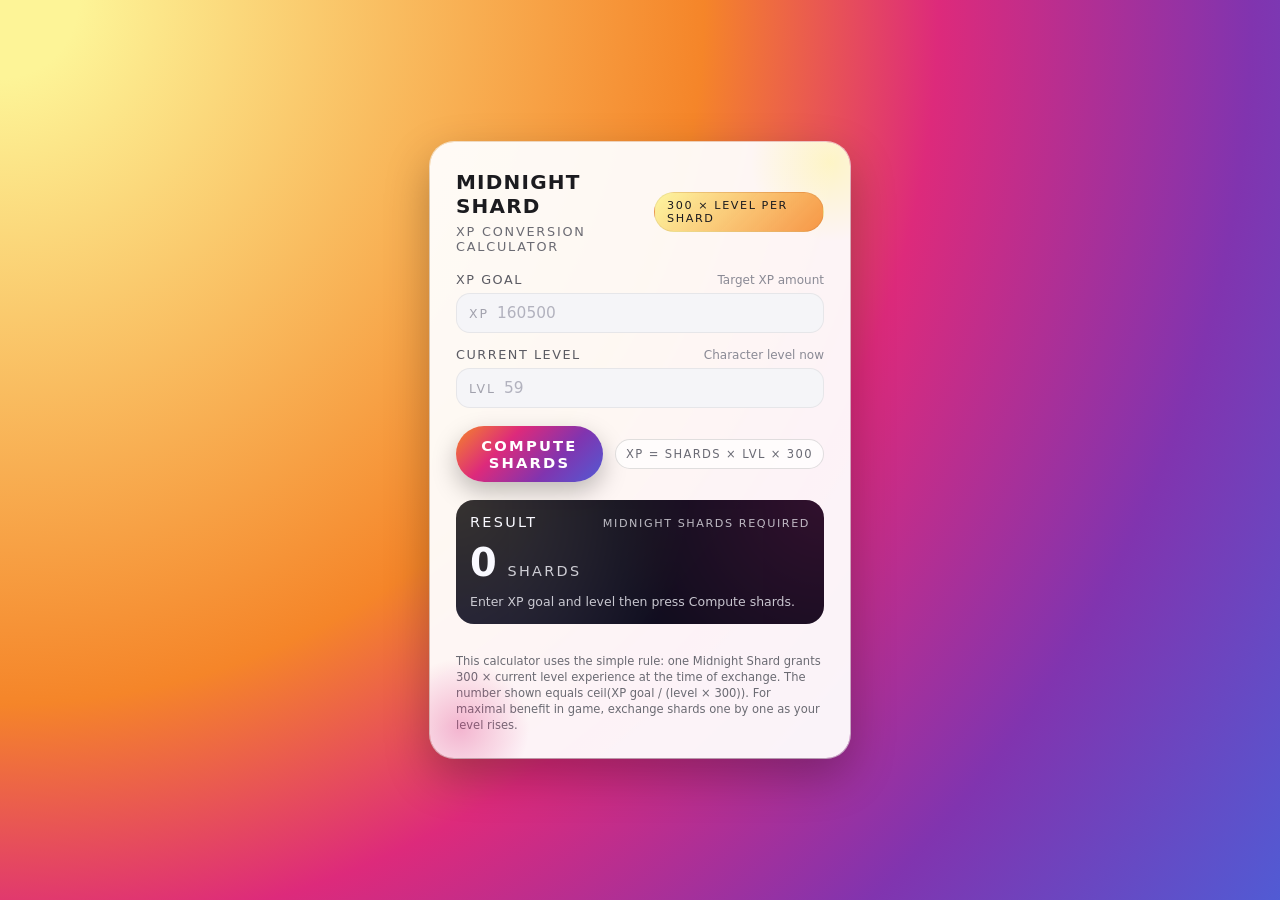
==== index.html @ 757e0895 "Add files via upload" ====
<!DOCTYPE html>
<html lang="en">
  <head>
    <meta charset="UTF-8" />
    <title>Midnight Shard XP Calculator</title>
    <meta name="viewport" content="width=device-width, initial-scale=1.0" />
    <style>
      * {
        box-sizing: border-box;
        margin: 0;
        padding: 0;
        font-family: system-ui, -apple-system, BlinkMacSystemFont, "SF Pro Text",
          "Helvetica Neue", Arial, sans-serif;
      }

      body {
        min-height: 100vh;
        display: flex;
        align-items: center;
        justify-content: center;
        background: radial-gradient(
          circle at 0% 0%,
          #fdf497 0,
          #fdf497 5%,
          #f58529 45%,
          #dd2a7b 60%,
          #8134af 80%,
          #515bd4 100%
        );
        color: #1b1b1f;
      }

      .glass-card {
        width: 95%;
        max-width: 420px;
        background: rgba(255, 255, 255, 0.94);
        border-radius: 24px;
        box-shadow: 0 18px 45px rgba(0, 0, 0, 0.28),
          0 0 0 1px rgba(255, 255, 255, 0.7);
        padding: 28px 26px 24px;
        position: relative;
        overflow: hidden;
      }

      .glass-card::before {
        content: "";
        position: absolute;
        width: 160px;
        height: 160px;
        background: radial-gradient(
          circle,
          rgba(253, 244, 151, 0.9),
          transparent 70%
        );
        top: -60px;
        right: -60px;
        opacity: 0.55;
        pointer-events: none;
      }

      .glass-card::after {
        content: "";
        position: absolute;
        width: 140px;
        height: 140px;
        background: radial-gradient(
          circle,
          rgba(221, 42, 123, 0.45),
          transparent 70%
        );
        bottom: -40px;
        left: -40px;
        opacity: 0.7;
        pointer-events: none;
      }

      .header {
        position: relative;
        display: flex;
        align-items: center;
        justify-content: space-between;
        margin-bottom: 18px;
      }

      .title-block {
        display: flex;
        flex-direction: column;
        gap: 6px;
      }

      .app-name {
        font-size: 1.25rem;
        font-weight: 700;
        letter-spacing: 0.06em;
        text-transform: uppercase;
      }

      .subtitle {
        font-size: 0.8rem;
        letter-spacing: 0.14em;
        text-transform: uppercase;
        color: #6b6b73;
      }

      .badge {
        padding: 6px 12px;
        border-radius: 999px;
        font-size: 0.7rem;
        text-transform: uppercase;
        letter-spacing: 0.14em;
        border: 1px solid rgba(0, 0, 0, 0.06);
        background: linear-gradient(
          135deg,
          rgba(253, 244, 151, 0.9),
          rgba(245, 133, 41, 0.85)
        );
      }

      .form {
        position: relative;
        margin-top: 4px;
      }

      .field-group {
        display: flex;
        flex-direction: column;
        gap: 14px;
        margin-bottom: 18px;
      }

      .field {
        display: flex;
        flex-direction: column;
        gap: 6px;
      }

      .field-label-row {
        display: flex;
        justify-content: space-between;
        align-items: baseline;
      }

      .field-label {
        font-size: 0.8rem;
        text-transform: uppercase;
        letter-spacing: 0.12em;
        color: #5b5b63;
      }

      .hint {
        font-size: 0.75rem;
        color: #8a8a95;
      }

      .input-shell {
        position: relative;
        border-radius: 14px;
        background: rgba(245, 245, 248, 0.96);
        border: 1px solid rgba(0, 0, 0, 0.06);
        padding: 10px 12px;
        display: flex;
        align-items: center;
        gap: 8px;
      }

      .input-shell span.prefix {
        font-size: 0.78rem;
        text-transform: uppercase;
        letter-spacing: 0.16em;
        color: #a2a2ad;
        flex-shrink: 0;
      }

      .input-shell input {
        width: 100%;
        border: none;
        background: transparent;
        outline: none;
        font-size: 0.96rem;
        color: #202028;
      }

      .input-shell input::placeholder {
        color: #b2b2be;
      }

      .primary-actions {
        display: flex;
        align-items: center;
        justify-content: space-between;
        gap: 12px;
        margin-bottom: 18px;
        margin-top: 2px;
      }

      .primary-button {
        flex: 1;
        border-radius: 999px;
        border: none;
        cursor: pointer;
        padding: 11px 16px;
        font-weight: 600;
        font-size: 0.92rem;
        text-transform: uppercase;
        letter-spacing: 0.15em;
        background: linear-gradient(135deg, #f58529, #dd2a7b, #8134af, #515bd4);
        color: #ffffff;
        box-shadow: 0 10px 24px rgba(0, 0, 0, 0.25);
        transition: transform 0.08s ease-out, box-shadow 0.08s ease-out,
          filter 0.08s ease-out;
      }

      .primary-button:active {
        transform: translateY(1px) scale(0.99);
        box-shadow: 0 4px 12px rgba(0, 0, 0, 0.28);
        filter: brightness(0.97);
      }

      .chip {
        padding: 7px 10px;
        border-radius: 999px;
        font-size: 0.72rem;
        text-transform: uppercase;
        letter-spacing: 0.12em;
        border: 1px solid rgba(0, 0, 0, 0.12);
        background: rgba(255, 255, 255, 0.7);
        color: #6a6a74;
        flex-shrink: 0;
        text-align: center;
      }

      .results-card {
        position: relative;
        border-radius: 18px;
        padding: 14px 14px 12px;
        background: rgba(7, 5, 21, 0.96);
        color: #f9f9ff;
        overflow: hidden;
      }

      .results-card::before {
        content: "";
        position: absolute;
        inset: 0;
        opacity: 0.16;
        background: radial-gradient(circle at 0% 0%, #fdf497 0, transparent 60%),
          radial-gradient(circle at 100% 0%, #dd2a7b 0, transparent 55%),
          radial-gradient(circle at 0% 100%, #515bd4 0, transparent 55%);
        pointer-events: none;
      }

      .results-header {
        position: relative;
        display: flex;
        justify-content: space-between;
        align-items: baseline;
        margin-bottom: 10px;
      }

      .results-title {
        font-size: 0.9rem;
        text-transform: uppercase;
        letter-spacing: 0.16em;
      }

      .results-tag {
        font-size: 0.7rem;
        text-transform: uppercase;
        letter-spacing: 0.14em;
        color: rgba(249, 249, 255, 0.72);
      }

      .results-main {
        position: relative;
        display: flex;
        align-items: baseline;
        gap: 10px;
        margin-bottom: 8px;
      }

      .shards-value {
        font-size: 2.4rem;
        font-weight: 700;
        letter-spacing: 0.02em;
      }

      .shards-label {
        font-size: 0.9rem;
        text-transform: uppercase;
        letter-spacing: 0.16em;
        color: rgba(249, 249, 255, 0.8);
      }

      .results-detail {
        position: relative;
        font-size: 0.78rem;
        color: rgba(249, 249, 255, 0.78);
        line-height: 1.5;
      }

      .results-detail strong {
        font-weight: 600;
      }

      .error-message {
        margin-top: 8px;
        font-size: 0.76rem;
        color: #d7263d;
        min-height: 0.9em;
      }

      .note {
        margin-top: 10px;
        font-size: 0.72rem;
        color: #6b6b73;
        line-height: 1.4;
      }

      @media (max-width: 480px) {
        .glass-card {
          border-radius: 22px;
          padding: 22px 18px 18px;
        }

        .app-name {
          font-size: 1.1rem;
        }

        .shards-value {
          font-size: 2.15rem;
        }
      }
    </style>
  </head>
  <body>
    <div class="glass-card">
      <div class="header">
        <div class="title-block">
          <div class="app-name">Midnight Shard</div>
          <div class="subtitle">XP conversion calculator</div>
        </div>
        <div class="badge">300 × level per shard</div>
      </div>
      <form class="form" onsubmit="event.preventDefault(); calculateShards();">
        <div class="field-group">
          <div class="field">
            <div class="field-label-row">
              <div class="field-label">XP goal</div>
              <div class="hint">Target XP amount</div>
            </div>
            <div class="input-shell">
              <span class="prefix">XP</span>
              <input
                id="xpGoal"
                type="number"
                inputmode="decimal"
                placeholder="160500"
                min="0"
                step="1"
              />
            </div>
          </div>

          <div class="field">
            <div class="field-label-row">
              <div class="field-label">Current level</div>
              <div class="hint">Character level now</div>
            </div>
            <div class="input-shell">
              <span class="prefix">LVL</span>
              <input
                id="level"
                type="number"
                inputmode="decimal"
                placeholder="59"
                min="1"
                step="1"
              />
            </div>
          </div>
        </div>

        <div class="primary-actions">
          <button type="submit" class="primary-button">Compute shards</button>
          <div class="chip">XP = shards × lvl × 300</div>
        </div>

        <div class="results-card">
          <div class="results-header">
            <div class="results-title">Result</div>
            <div class="results-tag">Midnight shards required</div>
          </div>

          <div class="results-main">
            <div class="shards-value" id="shardsValue">0</div>
            <div class="shards-label">shards</div>
          </div>

          <div class="results-detail" id="resultsDetail">
            Enter XP goal and level then press Compute shards.
          </div>
        </div>

        <div class="error-message" id="errorMessage"></div>

        <div class="note">
          This calculator uses the simple rule: one Midnight Shard grants 300 ×
          current level experience at the time of exchange. The number shown
          equals ceil(XP goal / (level × 300)). For maximal benefit in game,
          exchange shards one by one as your level rises.
        </div>
      </form>
    </div>
    <script>
      function calculateShards() {
        var xpInput = document.getElementById("xpGoal");
        var lvlInput = document.getElementById("level");
        var shardsValue = document.getElementById("shardsValue");
        var resultsDetail = document.getElementById("resultsDetail");
        var errorMessage = document.getElementById("errorMessage");

        var xpGoal = parseFloat(xpInput.value);
        var level = parseFloat(lvlInput.value);

        errorMessage.textContent = "";

        if (isNaN(xpGoal) || xpGoal <= 0) {
          errorMessage.textContent = "XP goal must exceed zero.";
          shardsValue.textContent = "0";
          resultsDetail.textContent =
            "Set a positive XP goal for this calculation.";
          return;
        }

        if (isNaN(level) || level <= 0) {
          errorMessage.textContent = "Level must exceed zero.";
          shardsValue.textContent = "0";
          resultsDetail.textContent = "Set your current level above zero.";
          return;
        }

        var xpPerShard = level * 300;
        var rawShards = xpGoal / xpPerShard;
        var requiredShards = Math.ceil(rawShards);

        shardsValue.textContent = requiredShards.toString();

        var roundedXp = requiredShards * xpPerShard;
        var overshoot = roundedXp - xpGoal;

        resultsDetail.innerHTML =
          "<strong>Raw value</strong>: " +
          rawShards.toFixed(3) +
          " shards<br>" +
          "<strong>Rounded up</strong>: " +
          requiredShards +
          " Midnight Shard" +
          (requiredShards === 1 ? "" : "s") +
          "<br>" +
          "<strong>XP per shard</strong>: " +
          xpPerShard.toLocaleString() +
          " XP<br>" +
          "<strong>Total XP at this shard count</strong>: " +
          roundedXp.toLocaleString() +
          " XP (overshoot " +
          overshoot.toLocaleString() +
          " XP)";
      }
    </script>
  </body>
</html>
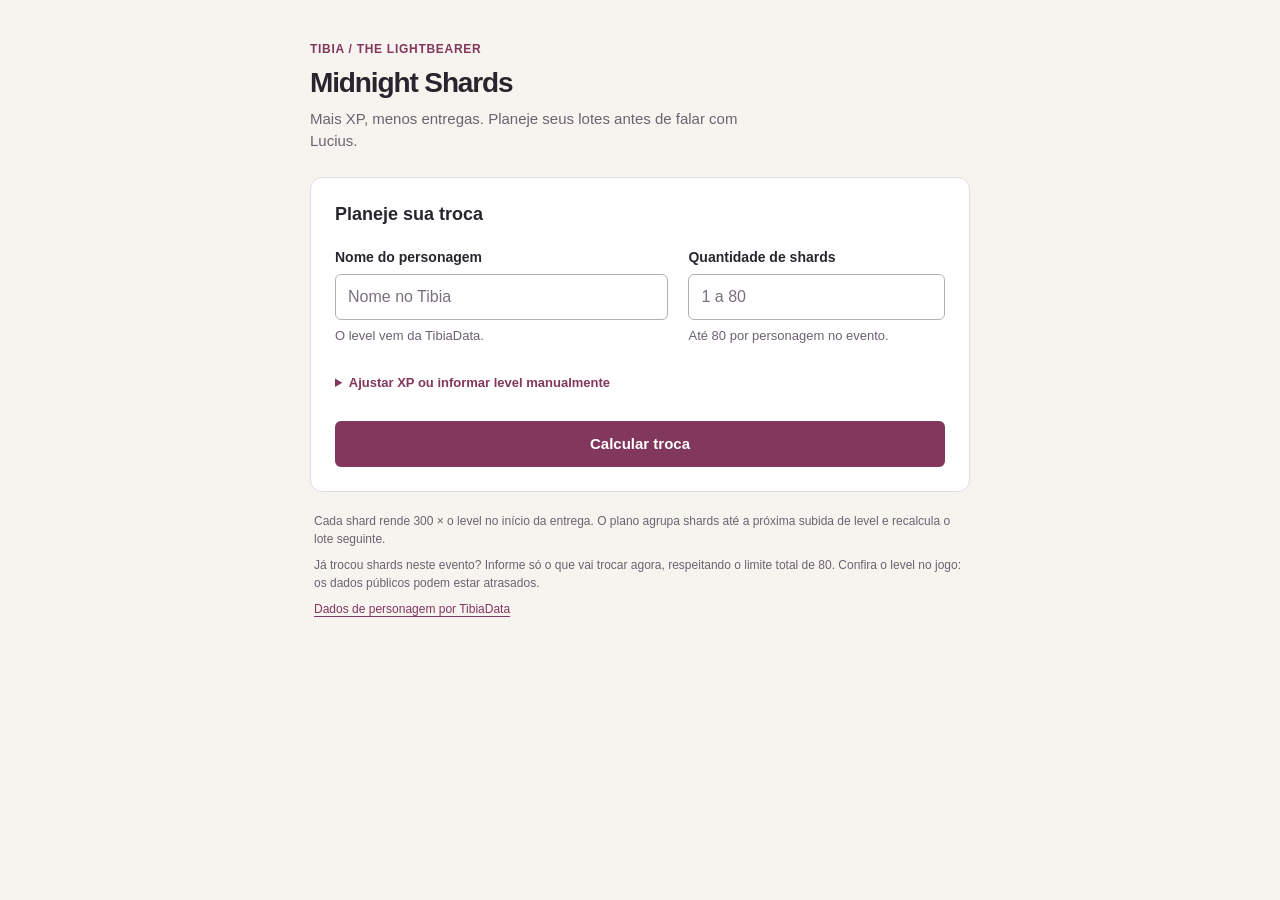
==== commit 1884fb42: "feat: plan Midnight Shard batches from character level Replace the XP-goal form with character looku" ====
--- a/index.html
+++ b/index.html
@@ -1,471 +1,95 @@
 <!DOCTYPE html>
-<html lang="en">
+<html lang="pt-BR">
   <head>
     <meta charset="UTF-8" />
-    <title>Midnight Shard XP Calculator</title>
-    <meta name="viewport" content="width=device-width, initial-scale=1.0" />
-    <style>
-      * {
-        box-sizing: border-box;
-        margin: 0;
-        padding: 0;
-        font-family: system-ui, -apple-system, BlinkMacSystemFont, "SF Pro Text",
-          "Helvetica Neue", Arial, sans-serif;
-      }
-
-      body {
-        min-height: 100vh;
-        display: flex;
-        align-items: center;
-        justify-content: center;
-        background: radial-gradient(
-          circle at 0% 0%,
-          #fdf497 0,
-          #fdf497 5%,
-          #f58529 45%,
-          #dd2a7b 60%,
-          #8134af 80%,
-          #515bd4 100%
-        );
-        color: #1b1b1f;
-      }
-
-      .glass-card {
-        width: 95%;
-        max-width: 420px;
-        background: rgba(255, 255, 255, 0.94);
-        border-radius: 24px;
-        box-shadow: 0 18px 45px rgba(0, 0, 0, 0.28),
-          0 0 0 1px rgba(255, 255, 255, 0.7);
-        padding: 28px 26px 24px;
-        position: relative;
-        overflow: hidden;
-      }
-
-      .glass-card::before {
-        content: "";
-        position: absolute;
-        width: 160px;
-        height: 160px;
-        background: radial-gradient(
-          circle,
-          rgba(253, 244, 151, 0.9),
-          transparent 70%
-        );
-        top: -60px;
-        right: -60px;
-        opacity: 0.55;
-        pointer-events: none;
-      }
-
-      .glass-card::after {
-        content: "";
-        position: absolute;
-        width: 140px;
-        height: 140px;
-        background: radial-gradient(
-          circle,
-          rgba(221, 42, 123, 0.45),
-          transparent 70%
-        );
-        bottom: -40px;
-        left: -40px;
-        opacity: 0.7;
-        pointer-events: none;
-      }
-
-      .header {
-        position: relative;
-        display: flex;
-        align-items: center;
-        justify-content: space-between;
-        margin-bottom: 18px;
-      }
-
-      .title-block {
-        display: flex;
-        flex-direction: column;
-        gap: 6px;
-      }
-
-      .app-name {
-        font-size: 1.25rem;
-        font-weight: 700;
-        letter-spacing: 0.06em;
-        text-transform: uppercase;
-      }
-
-      .subtitle {
-        font-size: 0.8rem;
-        letter-spacing: 0.14em;
-        text-transform: uppercase;
-        color: #6b6b73;
-      }
-
-      .badge {
-        padding: 6px 12px;
-        border-radius: 999px;
-        font-size: 0.7rem;
-        text-transform: uppercase;
-        letter-spacing: 0.14em;
-        border: 1px solid rgba(0, 0, 0, 0.06);
-        background: linear-gradient(
-          135deg,
-          rgba(253, 244, 151, 0.9),
-          rgba(245, 133, 41, 0.85)
-        );
-      }
-
-      .form {
-        position: relative;
-        margin-top: 4px;
-      }
-
-      .field-group {
-        display: flex;
-        flex-direction: column;
-        gap: 14px;
-        margin-bottom: 18px;
-      }
-
-      .field {
-        display: flex;
-        flex-direction: column;
-        gap: 6px;
-      }
-
-      .field-label-row {
-        display: flex;
-        justify-content: space-between;
-        align-items: baseline;
-      }
-
-      .field-label {
-        font-size: 0.8rem;
-        text-transform: uppercase;
-        letter-spacing: 0.12em;
-        color: #5b5b63;
-      }
-
-      .hint {
-        font-size: 0.75rem;
-        color: #8a8a95;
-      }
-
-      .input-shell {
-        position: relative;
-        border-radius: 14px;
-        background: rgba(245, 245, 248, 0.96);
-        border: 1px solid rgba(0, 0, 0, 0.06);
-        padding: 10px 12px;
-        display: flex;
-        align-items: center;
-        gap: 8px;
-      }
-
-      .input-shell span.prefix {
-        font-size: 0.78rem;
-        text-transform: uppercase;
-        letter-spacing: 0.16em;
-        color: #a2a2ad;
-        flex-shrink: 0;
-      }
-
-      .input-shell input {
-        width: 100%;
-        border: none;
-        background: transparent;
-        outline: none;
-        font-size: 0.96rem;
-        color: #202028;
-      }
-
-      .input-shell input::placeholder {
-        color: #b2b2be;
-      }
-
-      .primary-actions {
-        display: flex;
-        align-items: center;
-        justify-content: space-between;
-        gap: 12px;
-        margin-bottom: 18px;
-        margin-top: 2px;
-      }
-
-      .primary-button {
-        flex: 1;
-        border-radius: 999px;
-        border: none;
-        cursor: pointer;
-        padding: 11px 16px;
-        font-weight: 600;
-        font-size: 0.92rem;
-        text-transform: uppercase;
-        letter-spacing: 0.15em;
-        background: linear-gradient(135deg, #f58529, #dd2a7b, #8134af, #515bd4);
-        color: #ffffff;
-        box-shadow: 0 10px 24px rgba(0, 0, 0, 0.25);
-        transition: transform 0.08s ease-out, box-shadow 0.08s ease-out,
-          filter 0.08s ease-out;
-      }
-
-      .primary-button:active {
-        transform: translateY(1px) scale(0.99);
-        box-shadow: 0 4px 12px rgba(0, 0, 0, 0.28);
-        filter: brightness(0.97);
-      }
-
-      .chip {
-        padding: 7px 10px;
-        border-radius: 999px;
-        font-size: 0.72rem;
-        text-transform: uppercase;
-        letter-spacing: 0.12em;
-        border: 1px solid rgba(0, 0, 0, 0.12);
-        background: rgba(255, 255, 255, 0.7);
-        color: #6a6a74;
-        flex-shrink: 0;
-        text-align: center;
-      }
-
-      .results-card {
-        position: relative;
-        border-radius: 18px;
-        padding: 14px 14px 12px;
-        background: rgba(7, 5, 21, 0.96);
-        color: #f9f9ff;
-        overflow: hidden;
-      }
-
-      .results-card::before {
-        content: "";
-        position: absolute;
-        inset: 0;
-        opacity: 0.16;
-        background: radial-gradient(circle at 0% 0%, #fdf497 0, transparent 60%),
-          radial-gradient(circle at 100% 0%, #dd2a7b 0, transparent 55%),
-          radial-gradient(circle at 0% 100%, #515bd4 0, transparent 55%);
-        pointer-events: none;
-      }
-
-      .results-header {
-        position: relative;
-        display: flex;
-        justify-content: space-between;
-        align-items: baseline;
-        margin-bottom: 10px;
-      }
-
-      .results-title {
-        font-size: 0.9rem;
-        text-transform: uppercase;
-        letter-spacing: 0.16em;
-      }
-
-      .results-tag {
-        font-size: 0.7rem;
-        text-transform: uppercase;
-        letter-spacing: 0.14em;
-        color: rgba(249, 249, 255, 0.72);
-      }
-
-      .results-main {
-        position: relative;
-        display: flex;
-        align-items: baseline;
-        gap: 10px;
-        margin-bottom: 8px;
-      }
-
-      .shards-value {
-        font-size: 2.4rem;
-        font-weight: 700;
-        letter-spacing: 0.02em;
-      }
-
-      .shards-label {
-        font-size: 0.9rem;
-        text-transform: uppercase;
-        letter-spacing: 0.16em;
-        color: rgba(249, 249, 255, 0.8);
-      }
-
-      .results-detail {
-        position: relative;
-        font-size: 0.78rem;
-        color: rgba(249, 249, 255, 0.78);
-        line-height: 1.5;
-      }
-
-      .results-detail strong {
-        font-weight: 600;
-      }
-
-      .error-message {
-        margin-top: 8px;
-        font-size: 0.76rem;
-        color: #d7263d;
-        min-height: 0.9em;
-      }
-
-      .note {
-        margin-top: 10px;
-        font-size: 0.72rem;
-        color: #6b6b73;
-        line-height: 1.4;
-      }
-
-      @media (max-width: 480px) {
-        .glass-card {
-          border-radius: 22px;
-          padding: 22px 18px 18px;
-        }
-
-        .app-name {
-          font-size: 1.1rem;
-        }
-
-        .shards-value {
-          font-size: 2.15rem;
-        }
-      }
-    </style>
+    <meta name="viewport" content="width=device-width, initial-scale=1" />
+    <meta name="theme-color" content="#f7f4f0" />
+    <meta name="description" content="Descubra como trocar seus Midnight Shards em lotes e aproveitar as subidas de level no Tibia." />
+    <link rel="icon" href="data:," />
+    <link rel="stylesheet" href="styles.css" />
+    <script defer src="calculator.js"></script>
+    <script defer src="tibiadata.js"></script>
+    <script defer src="app.js"></script>
+    <title>Midnight Shards | Planeje sua troca</title>
   </head>
   <body>
-    <div class="glass-card">
-      <div class="header">
-        <div class="title-block">
-          <div class="app-name">Midnight Shard</div>
-          <div class="subtitle">XP conversion calculator</div>
-        </div>
-        <div class="badge">300 × level per shard</div>
-      </div>
-      <form class="form" onsubmit="event.preventDefault(); calculateShards();">
-        <div class="field-group">
-          <div class="field">
-            <div class="field-label-row">
-              <div class="field-label">XP goal</div>
-              <div class="hint">Target XP amount</div>
+    <main>
+      <header class="page-header">
+        <p class="eyebrow">Tibia / The Lightbearer</p>
+        <h1>Midnight Shards</h1>
+        <p class="intro">Mais XP, menos entregas. Planeje seus lotes antes de falar com Lucius.</p>
+      </header>
+
+      <section class="calculator" aria-labelledby="form-title">
+        <h2 id="form-title">Planeje sua troca</h2>
+        <form id="exchange-form">
+          <div class="fields">
+            <div class="field">
+              <label for="character-name">Nome do personagem</label>
+              <input id="character-name" name="character" type="text" placeholder="Nome no Tibia" autocomplete="off" autocapitalize="words" spellcheck="false" maxlength="100" required aria-describedby="character-hint" />
+              <p id="character-hint" class="hint">O level vem da TibiaData.</p>
             </div>
-            <div class="input-shell">
-              <span class="prefix">XP</span>
-              <input
-                id="xpGoal"
-                type="number"
-                inputmode="decimal"
-                placeholder="160500"
-                min="0"
-                step="1"
-              />
+            <div class="field">
+              <label for="shards">Quantidade de shards</label>
+              <input id="shards" name="shards" type="number" inputmode="numeric" placeholder="1 a 80" min="1" max="80" step="1" required aria-describedby="shards-hint" />
+              <p id="shards-hint" class="hint">Até 80 por personagem no evento.</p>
             </div>
           </div>
 
-          <div class="field">
-            <div class="field-label-row">
-              <div class="field-label">Current level</div>
-              <div class="hint">Character level now</div>
+          <details id="adjustments" class="adjustments">
+            <summary>Ajustar XP ou informar level manualmente</summary>
+            <div class="adjustment-content">
+              <p class="hint">A TibiaData informa o level, mas não a XP dentro dele. Sem esse dado, mostramos uma faixa. Para definir os lotes exatos, copie sua XP total do jogo.</p>
+              <div class="field">
+                <label for="experience">XP total atual <span class="optional">(opcional)</span></label>
+                <input id="experience" type="number" inputmode="numeric" min="0" step="1" placeholder="XP total, não a XP que falta" />
+              </div>
+              <label class="checkbox-label" for="manual-mode"><input id="manual-mode" type="checkbox" /> Usar level manual, sem consultar a API</label>
+              <div id="manual-field" class="field" hidden>
+                <label for="manual-level">Level atual</label>
+                <input id="manual-level" type="number" inputmode="numeric" min="1" max="10000" step="1" disabled />
+              </div>
             </div>
-            <div class="input-shell">
-              <span class="prefix">LVL</span>
-              <input
-                id="level"
-                type="number"
-                inputmode="decimal"
-                placeholder="59"
-                min="1"
-                step="1"
-              />
-            </div>
+          </details>
+
+          <button id="calculate" class="primary-button" type="submit">Calcular troca</button>
+          <p id="error" class="error" role="alert" hidden></p>
+          <p id="lookup-status" class="hint" role="status"></p>
+        </form>
+      </section>
+
+      <section id="results" class="results" aria-labelledby="result-title" hidden>
+        <div class="result-heading">
+          <div>
+            <p class="eyebrow" id="result-mode"></p>
+            <h2 id="result-title" tabindex="-1">Sua troca</h2>
           </div>
+          <span class="level-badge" id="character-level"></span>
         </div>
+        <p id="character-info" class="hint"></p>
+        <div class="xp-summary">
+          <p id="xp-caption" class="hint">XP com lotes por level</p>
+          <p id="xp-range" class="xp-value"></p>
+          <p id="final-level" class="hint"></p>
+        </div>
+        <dl class="comparison">
+          <div><dt>Entregando tudo de uma vez</dt><dd id="bulk-xp"></dd></div>
+          <div><dt>XP a mais com os lotes</dt><dd id="saved-xp" class="accent-text"></dd></div>
+        </dl>
+        <div class="next-batch">
+          <h3 id="next-title">Primeiro lote</h3>
+          <p id="first-batch" class="batch-value"></p>
+          <p id="batch-note"></p>
+        </div>
+        <p id="uncertainty-note" class="result-note"></p>
+        <div id="plans"></div>
+      </section>
 
-        <div class="primary-actions">
-          <button type="submit" class="primary-button">Compute shards</button>
-          <div class="chip">XP = shards × lvl × 300</div>
-        </div>
-
-        <div class="results-card">
-          <div class="results-header">
-            <div class="results-title">Result</div>
-            <div class="results-tag">Midnight shards required</div>
-          </div>
-
-          <div class="results-main">
-            <div class="shards-value" id="shardsValue">0</div>
-            <div class="shards-label">shards</div>
-          </div>
-
-          <div class="results-detail" id="resultsDetail">
-            Enter XP goal and level then press Compute shards.
-          </div>
-        </div>
-
-        <div class="error-message" id="errorMessage"></div>
-
-        <div class="note">
-          This calculator uses the simple rule: one Midnight Shard grants 300 ×
-          current level experience at the time of exchange. The number shown
-          equals ceil(XP goal / (level × 300)). For maximal benefit in game,
-          exchange shards one by one as your level rises.
-        </div>
-      </form>
-    </div>
-    <script>
-      function calculateShards() {
-        var xpInput = document.getElementById("xpGoal");
-        var lvlInput = document.getElementById("level");
-        var shardsValue = document.getElementById("shardsValue");
-        var resultsDetail = document.getElementById("resultsDetail");
-        var errorMessage = document.getElementById("errorMessage");
-
-        var xpGoal = parseFloat(xpInput.value);
-        var level = parseFloat(lvlInput.value);
-
-        errorMessage.textContent = "";
-
-        if (isNaN(xpGoal) || xpGoal <= 0) {
-          errorMessage.textContent = "XP goal must exceed zero.";
-          shardsValue.textContent = "0";
-          resultsDetail.textContent =
-            "Set a positive XP goal for this calculation.";
-          return;
-        }
-
-        if (isNaN(level) || level <= 0) {
-          errorMessage.textContent = "Level must exceed zero.";
-          shardsValue.textContent = "0";
-          resultsDetail.textContent = "Set your current level above zero.";
-          return;
-        }
-
-        var xpPerShard = level * 300;
-        var rawShards = xpGoal / xpPerShard;
-        var requiredShards = Math.ceil(rawShards);
-
-        shardsValue.textContent = requiredShards.toString();
-
-        var roundedXp = requiredShards * xpPerShard;
-        var overshoot = roundedXp - xpGoal;
-
-        resultsDetail.innerHTML =
-          "<strong>Raw value</strong>: " +
-          rawShards.toFixed(3) +
-          " shards<br>" +
-          "<strong>Rounded up</strong>: " +
-          requiredShards +
-          " Midnight Shard" +
-          (requiredShards === 1 ? "" : "s") +
-          "<br>" +
-          "<strong>XP per shard</strong>: " +
-          xpPerShard.toLocaleString() +
-          " XP<br>" +
-          "<strong>Total XP at this shard count</strong>: " +
-          roundedXp.toLocaleString() +
-          " XP (overshoot " +
-          overshoot.toLocaleString() +
-          " XP)";
-      }
-    </script>
+      <footer>
+        <p>Cada shard rende 300 × o level no início da entrega. O plano agrupa shards até a próxima subida de level e recalcula o lote seguinte.</p>
+        <p>Já trocou shards neste evento? Informe só o que vai trocar agora, respeitando o limite total de 80. Confira o level no jogo: os dados públicos podem estar atrasados.</p>
+        <a href="https://tibiadata.com/" target="_blank" rel="noopener noreferrer">Dados de personagem por TibiaData</a>
+      </footer>
+    </main>
   </body>
 </html>
--- a/styles.css
+++ b/styles.css
@@ -0,0 +1,90 @@
+:root {
+  color-scheme: light;
+  --background: #f7f4f0;
+  --surface: #ffffff;
+  --text: #29252e;
+  --muted: #6c626f;
+  --border: #e2dbe2;
+  --accent: #82375d;
+  --accent-hover: #682947;
+  --tint: #f7edf2;
+  --error: #aa2435;
+  font-family: -apple-system, BlinkMacSystemFont, "Segoe UI", sans-serif;
+  color: var(--text);
+  background: var(--background);
+  font-size: 16px;
+  line-height: 1.5;
+}
+* { box-sizing: border-box; }
+body { margin: 0; }
+main { width: min(100% - 32px, 660px); margin: 40px auto; }
+h1, h2, h3, p { margin: 0; }
+h1 { font-size: 1.75rem; line-height: 1.2; letter-spacing: -0.04em; margin: 8px 0; }
+h2 { font-size: 1.125rem; line-height: 1.4; }
+h3 { font-size: 0.875rem; font-weight: 600; }
+.eyebrow { color: var(--accent); font-size: 0.75rem; font-weight: 650; letter-spacing: 0.06em; text-transform: uppercase; }
+.intro { max-width: 440px; color: var(--muted); font-size: 0.9375rem; }
+.page-header { margin-bottom: 24px; }
+.calculator, .results { padding: 24px; background: var(--surface); border: 1px solid var(--border); border-radius: 12px; }
+.calculator h2 { margin-bottom: 20px; }
+.fields { display: grid; grid-template-columns: 1.3fr 1fr; gap: 20px; }
+.field { display: flex; flex-direction: column; gap: 6px; min-width: 0; }
+label { font-size: 0.875rem; font-weight: 600; }
+input:not([type="checkbox"]) { width: 100%; min-height: 44px; border: 1px solid #b7adb8; border-radius: 6px; padding: 10px 12px; background: var(--surface); color: var(--text); font: inherit; }
+input::placeholder { color: #7a707d; }
+input:disabled { background: var(--background); }
+:focus-visible { outline: 3px solid var(--accent); outline-offset: 3px; }
+.hint, .optional { color: var(--muted); font-size: 0.8125rem; font-weight: 400; }
+.adjustments { margin: 20px 0; font-size: 0.8125rem; }
+summary { cursor: pointer; color: var(--accent); padding: 8px 0; font-weight: 600; }
+.adjustment-content { display: grid; gap: 16px; padding: 12px 0 0; }
+.checkbox-label { display: flex; align-items: center; gap: 8px; min-height: 44px; font-size: 0.8125rem; font-weight: 400; cursor: pointer; }
+input[type="checkbox"] { width: 18px; height: 18px; margin: 0; accent-color: var(--accent); flex-shrink: 0; }
+.primary-button { display: block; width: 100%; min-height: 46px; border: 0; border-radius: 6px; padding: 12px 16px; background: var(--accent); color: white; font: inherit; font-size: 0.9375rem; font-weight: 600; cursor: pointer; }
+.primary-button:hover { background: var(--accent-hover); }
+.primary-button:disabled { opacity: 0.65; cursor: wait; }
+.error { font-size: 0.875rem; color: var(--error); margin-top: 12px; }
+#lookup-status:not(:empty) { margin-top: 10px; }
+.results { margin-top: 16px; }
+.result-heading { display: flex; justify-content: space-between; gap: 12px; align-items: center; }
+.result-heading h2 { margin-top: 4px; overflow-wrap: anywhere; }
+.level-badge { color: var(--accent); background: var(--tint); font-size: 0.8125rem; padding: 4px 10px; border-radius: 4px; font-weight: 600; white-space: nowrap; }
+#character-info { margin-top: 4px; }
+.xp-summary { margin: 20px 0; }
+.xp-value { font-size: 1.625rem; font-weight: 650; letter-spacing: -0.035em; font-variant-numeric: tabular-nums; margin: 4px 0; overflow-wrap: anywhere; }
+.comparison { margin: 0; padding: 0; display: grid; gap: 10px; }
+.comparison > div { display: flex; gap: 16px; justify-content: space-between; font-size: 0.8125rem; }
+dt { color: var(--muted); }
+dd { margin: 0; font-weight: 600; text-align: right; font-variant-numeric: tabular-nums; }
+.accent-text { color: var(--accent); }
+.next-batch { margin-top: 20px; padding: 16px; border-left: 3px solid var(--accent); background: var(--tint); }
+.batch-value { font-weight: 650; font-size: 1.25rem; margin: 4px 0; }
+.next-batch p:last-child, .result-note { font-size: 0.8125rem; color: var(--muted); }
+.result-note { margin: 16px 0; }
+.plan { border-top: 1px solid var(--border); padding-top: 4px; margin-top: 12px; }
+.plan summary { color: var(--text); font-size: 0.875rem; }
+.plan .hint { margin: 8px 0 12px; }
+table { width: 100%; border-collapse: collapse; font-size: 0.8125rem; font-variant-numeric: tabular-nums; margin-top: 8px; }
+caption { text-align: left; font-size: 0.8125rem; color: var(--muted); margin-bottom: 8px; }
+th, td { text-align: right; border-bottom: 1px solid var(--border); padding: 10px 4px; }
+th { color: var(--muted); font-size: 0.75rem; font-weight: 500; }
+th:first-child, td:first-child { text-align: left; padding-left: 0; }
+th:last-child, td:last-child { padding-right: 0; }
+tbody tr:last-child td { border-bottom: 0; }
+footer { margin: 20px 4px; font-size: 0.75rem; color: var(--muted); }
+footer p { margin-bottom: 8px; }
+a { color: var(--accent); text-underline-offset: 3px; }
+[hidden] { display: none !important; }
+@media (max-width: 480px) {
+  main { margin: 24px auto; }
+  .fields { grid-template-columns: 1fr; gap: 16px; }
+  .calculator, .results { padding: 20px; }
+  .xp-value { font-size: 1.375rem; }
+  .comparison > div { display: block; }
+  .comparison dd { text-align: left; margin-top: 2px; }
+}
+@media (max-width: 350px) {
+  main { width: calc(100% - 24px); }
+  .calculator, .results { padding: 16px; }
+  .result-heading { align-items: flex-start; }
+}
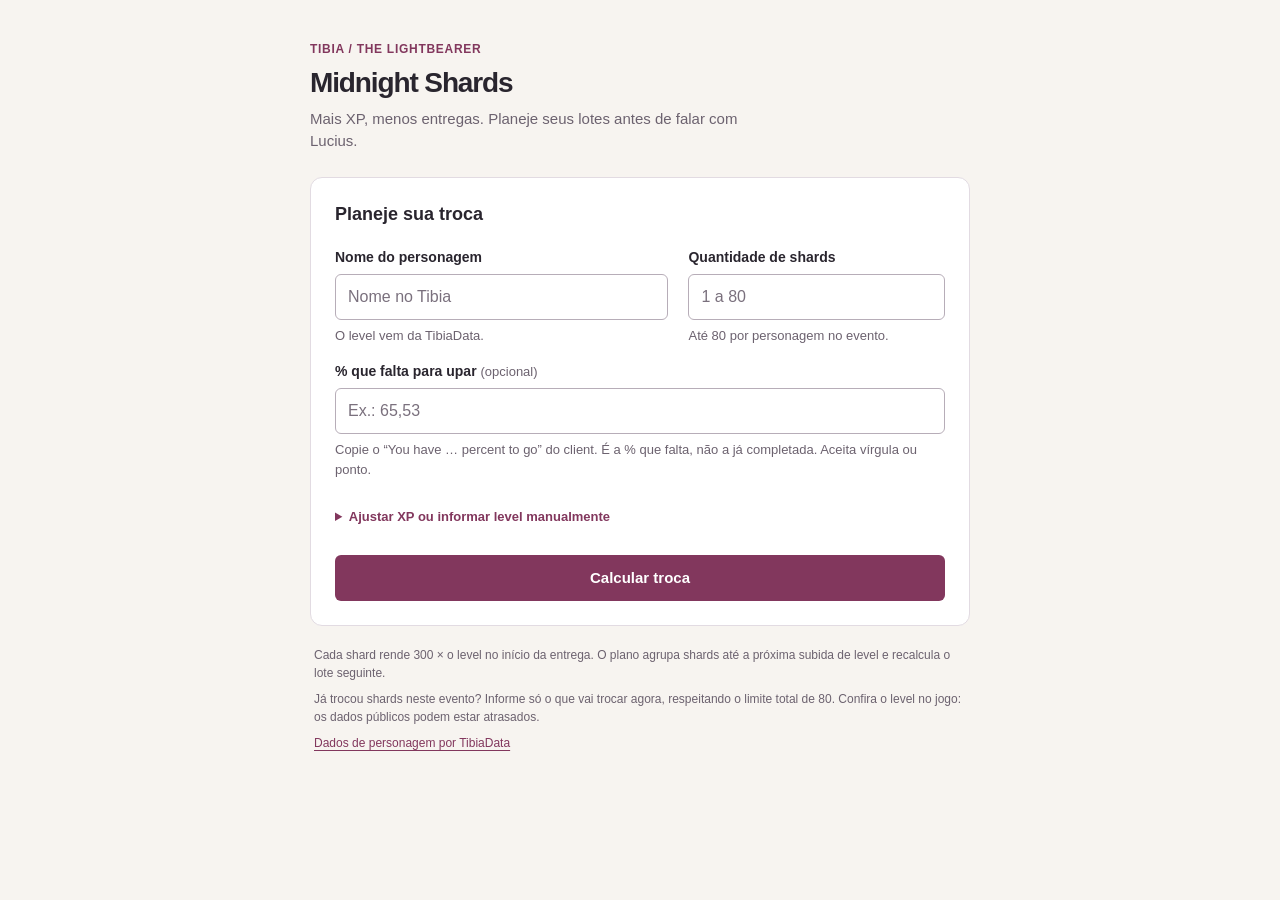
==== commit 16305a23: "feat: calculate shard batches from client percent to go Accept remaining level percentage with comma" ====
--- a/index.html
+++ b/index.html
@@ -36,10 +36,16 @@
             </div>
           </div>
 
+          <div class="field percent-field">
+            <label for="percent-to-go">% que falta para upar <span class="optional">(opcional)</span></label>
+            <input id="percent-to-go" type="text" inputmode="decimal" placeholder="Ex.: 65,53" autocomplete="off" aria-describedby="percent-hint" />
+            <p id="percent-hint" class="hint">Copie o “You have … percent to go” do client. É a % que falta, não a já completada. Aceita vírgula ou ponto.</p>
+          </div>
+
           <details id="adjustments" class="adjustments">
             <summary>Ajustar XP ou informar level manualmente</summary>
             <div class="adjustment-content">
-              <p class="hint">A TibiaData informa o level, mas não a XP dentro dele. Sem esse dado, mostramos uma faixa. Para definir os lotes exatos, copie sua XP total do jogo.</p>
+              <p class="hint">A TibiaData informa o level, mas não a XP dentro dele. Use a % do client acima ou, para máxima precisão, sua XP total do jogo. Preencher uma opção limpa a outra.</p>
               <div class="field">
                 <label for="experience">XP total atual <span class="optional">(opcional)</span></label>
                 <input id="experience" type="number" inputmode="numeric" min="0" step="1" placeholder="XP total, não a XP que falta" />
--- a/styles.css
+++ b/styles.css
@@ -29,6 +29,7 @@
 .calculator h2 { margin-bottom: 20px; }
 .fields { display: grid; grid-template-columns: 1.3fr 1fr; gap: 20px; }
 .field { display: flex; flex-direction: column; gap: 6px; min-width: 0; }
+.percent-field { margin-top: 16px; }
 label { font-size: 0.875rem; font-weight: 600; }
 input:not([type="checkbox"]) { width: 100%; min-height: 44px; border: 1px solid #b7adb8; border-radius: 6px; padding: 10px 12px; background: var(--surface); color: var(--text); font: inherit; }
 input::placeholder { color: #7a707d; }
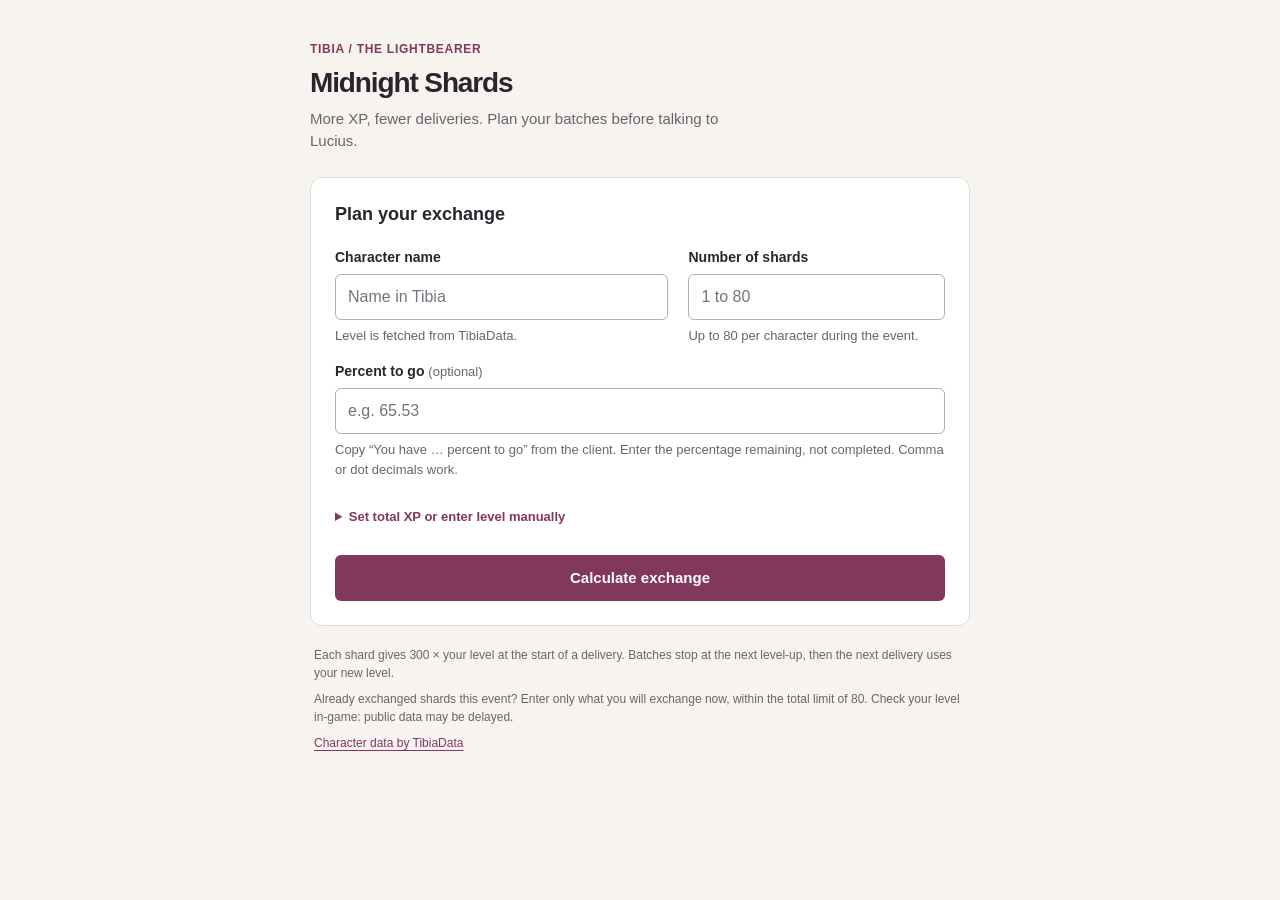
==== commit b5ec843a: "feat: compare full batch XP totals in an English interface Show all-at-once XP beside the summed XP " ====
--- a/index.html
+++ b/index.html
@@ -1,64 +1,64 @@
 <!DOCTYPE html>
-<html lang="pt-BR">
+<html lang="en">
   <head>
     <meta charset="UTF-8" />
     <meta name="viewport" content="width=device-width, initial-scale=1" />
     <meta name="theme-color" content="#f7f4f0" />
-    <meta name="description" content="Descubra como trocar seus Midnight Shards em lotes e aproveitar as subidas de level no Tibia." />
+    <meta name="description" content="Plan your Midnight Shard batches and make the most of each level-up in Tibia." />
     <link rel="icon" href="data:," />
-    <link rel="stylesheet" href="styles.css" />
-    <script defer src="calculator.js"></script>
-    <script defer src="tibiadata.js"></script>
-    <script defer src="app.js"></script>
-    <title>Midnight Shards | Planeje sua troca</title>
+    <link rel="stylesheet" href="styles.css?v=english-batch-totals-1" />
+    <script defer src="calculator.js?v=english-batch-totals-1"></script>
+    <script defer src="tibiadata.js?v=english-batch-totals-1"></script>
+    <script defer src="app.js?v=english-batch-totals-1"></script>
+    <title>Midnight Shards | Plan your exchange</title>
   </head>
   <body>
     <main>
       <header class="page-header">
         <p class="eyebrow">Tibia / The Lightbearer</p>
         <h1>Midnight Shards</h1>
-        <p class="intro">Mais XP, menos entregas. Planeje seus lotes antes de falar com Lucius.</p>
+        <p class="intro">More XP, fewer deliveries. Plan your batches before talking to Lucius.</p>
       </header>
 
       <section class="calculator" aria-labelledby="form-title">
-        <h2 id="form-title">Planeje sua troca</h2>
+        <h2 id="form-title">Plan your exchange</h2>
         <form id="exchange-form">
           <div class="fields">
             <div class="field">
-              <label for="character-name">Nome do personagem</label>
-              <input id="character-name" name="character" type="text" placeholder="Nome no Tibia" autocomplete="off" autocapitalize="words" spellcheck="false" maxlength="100" required aria-describedby="character-hint" />
-              <p id="character-hint" class="hint">O level vem da TibiaData.</p>
+              <label for="character-name">Character name</label>
+              <input id="character-name" name="character" type="text" placeholder="Name in Tibia" autocomplete="off" autocapitalize="words" spellcheck="false" maxlength="100" required aria-describedby="character-hint" />
+              <p id="character-hint" class="hint">Level is fetched from TibiaData.</p>
             </div>
             <div class="field">
-              <label for="shards">Quantidade de shards</label>
-              <input id="shards" name="shards" type="number" inputmode="numeric" placeholder="1 a 80" min="1" max="80" step="1" required aria-describedby="shards-hint" />
-              <p id="shards-hint" class="hint">Até 80 por personagem no evento.</p>
+              <label for="shards">Number of shards</label>
+              <input id="shards" name="shards" type="number" inputmode="numeric" placeholder="1 to 80" min="1" max="80" step="1" required aria-describedby="shards-hint" />
+              <p id="shards-hint" class="hint">Up to 80 per character during the event.</p>
             </div>
           </div>
 
           <div class="field percent-field">
-            <label for="percent-to-go">% que falta para upar <span class="optional">(opcional)</span></label>
-            <input id="percent-to-go" type="text" inputmode="decimal" placeholder="Ex.: 65,53" autocomplete="off" aria-describedby="percent-hint" />
-            <p id="percent-hint" class="hint">Copie o “You have … percent to go” do client. É a % que falta, não a já completada. Aceita vírgula ou ponto.</p>
+            <label for="percent-to-go">Percent to go <span class="optional">(optional)</span></label>
+            <input id="percent-to-go" type="text" inputmode="decimal" placeholder="e.g. 65.53" autocomplete="off" aria-describedby="percent-hint" />
+            <p id="percent-hint" class="hint">Copy “You have … percent to go” from the client. Enter the percentage remaining, not completed. Comma or dot decimals work.</p>
           </div>
 
           <details id="adjustments" class="adjustments">
-            <summary>Ajustar XP ou informar level manualmente</summary>
+            <summary>Set total XP or enter level manually</summary>
             <div class="adjustment-content">
-              <p class="hint">A TibiaData informa o level, mas não a XP dentro dele. Use a % do client acima ou, para máxima precisão, sua XP total do jogo. Preencher uma opção limpa a outra.</p>
+              <p class="hint">TibiaData provides your level, but not your progress within it. Use the client percentage above or your total XP for an exact plan. Filling one clears the other.</p>
               <div class="field">
-                <label for="experience">XP total atual <span class="optional">(opcional)</span></label>
-                <input id="experience" type="number" inputmode="numeric" min="0" step="1" placeholder="XP total, não a XP que falta" />
+                <label for="experience">Current total XP <span class="optional">(optional)</span></label>
+                <input id="experience" type="number" inputmode="numeric" min="0" step="1" placeholder="Total XP, not XP remaining" />
               </div>
-              <label class="checkbox-label" for="manual-mode"><input id="manual-mode" type="checkbox" /> Usar level manual, sem consultar a API</label>
+              <label class="checkbox-label" for="manual-mode"><input id="manual-mode" type="checkbox" /> Enter level manually, without the API</label>
               <div id="manual-field" class="field" hidden>
-                <label for="manual-level">Level atual</label>
+                <label for="manual-level">Current level</label>
                 <input id="manual-level" type="number" inputmode="numeric" min="1" max="10000" step="1" disabled />
               </div>
             </div>
           </details>
 
-          <button id="calculate" class="primary-button" type="submit">Calcular troca</button>
+          <button id="calculate" class="primary-button" type="submit">Calculate exchange</button>
           <p id="error" class="error" role="alert" hidden></p>
           <p id="lookup-status" class="hint" role="status"></p>
         </form>
@@ -68,22 +68,23 @@
         <div class="result-heading">
           <div>
             <p class="eyebrow" id="result-mode"></p>
-            <h2 id="result-title" tabindex="-1">Sua troca</h2>
+            <h2 id="result-title" tabindex="-1">Your exchange</h2>
           </div>
           <span class="level-badge" id="character-level"></span>
         </div>
         <p id="character-info" class="hint"></p>
         <div class="xp-summary">
-          <p id="xp-caption" class="hint">XP com lotes por level</p>
+          <p id="xp-caption" class="hint">Total XP in level-based batches</p>
           <p id="xp-range" class="xp-value"></p>
           <p id="final-level" class="hint"></p>
         </div>
         <dl class="comparison">
-          <div><dt>Entregando tudo de uma vez</dt><dd id="bulk-xp"></dd></div>
-          <div><dt>XP a mais com os lotes</dt><dd id="saved-xp" class="accent-text"></dd></div>
+          <div><dt>All at once</dt><dd id="bulk-xp"></dd></div>
+          <div><dt>In batches (total)</dt><dd id="batches-xp"></dd></div>
+          <div><dt>Extra XP from batching</dt><dd id="saved-xp" class="accent-text"></dd></div>
         </dl>
         <div class="next-batch">
-          <h3 id="next-title">Primeiro lote</h3>
+          <h3 id="next-title">First batch</h3>
           <p id="first-batch" class="batch-value"></p>
           <p id="batch-note"></p>
         </div>
@@ -92,9 +93,9 @@
       </section>
 
       <footer>
-        <p>Cada shard rende 300 × o level no início da entrega. O plano agrupa shards até a próxima subida de level e recalcula o lote seguinte.</p>
-        <p>Já trocou shards neste evento? Informe só o que vai trocar agora, respeitando o limite total de 80. Confira o level no jogo: os dados públicos podem estar atrasados.</p>
-        <a href="https://tibiadata.com/" target="_blank" rel="noopener noreferrer">Dados de personagem por TibiaData</a>
+        <p>Each shard gives 300 × your level at the start of a delivery. Batches stop at the next level-up, then the next delivery uses your new level.</p>
+        <p>Already exchanged shards this event? Enter only what you will exchange now, within the total limit of 80. Check your level in-game: public data may be delayed.</p>
+        <a href="https://tibiadata.com/" target="_blank" rel="noopener noreferrer">Character data by TibiaData</a>
       </footer>
     </main>
   </body>
--- a/styles.css
+++ b/styles.css
@@ -72,6 +72,7 @@
 th:first-child, td:first-child { text-align: left; padding-left: 0; }
 th:last-child, td:last-child { padding-right: 0; }
 tbody tr:last-child td { border-bottom: 0; }
+tfoot th, tfoot td { border-top: 1px solid var(--border); border-bottom: 0; font-weight: 650; color: var(--text); }
 footer { margin: 20px 4px; font-size: 0.75rem; color: var(--muted); }
 footer p { margin-bottom: 8px; }
 a { color: var(--accent); text-underline-offset: 3px; }
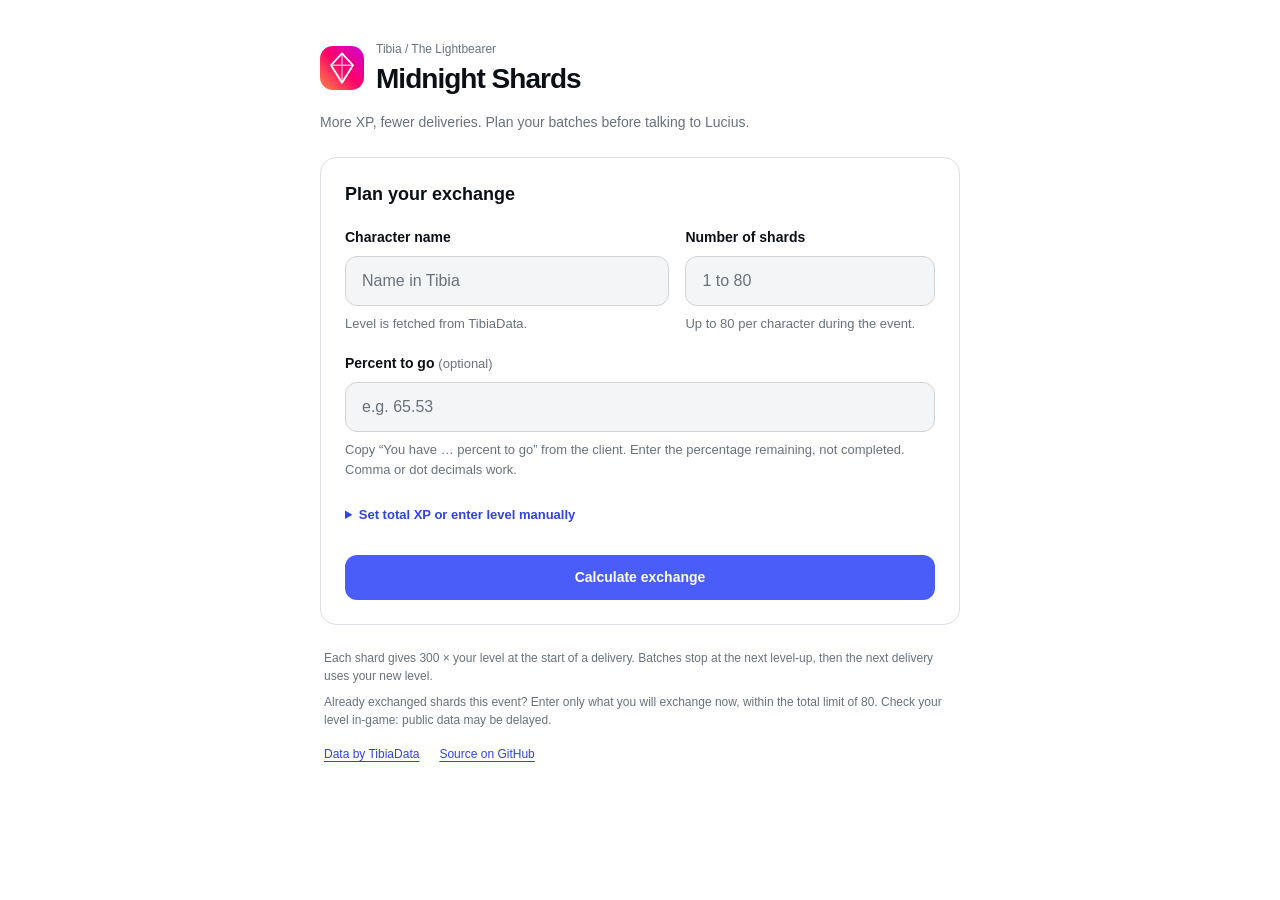
==== commit 189b5ce5: "style: apply documented Instagram visual system and polish repository" ====
--- a/index.html
+++ b/index.html
@@ -3,10 +3,10 @@
   <head>
     <meta charset="UTF-8" />
     <meta name="viewport" content="width=device-width, initial-scale=1" />
-    <meta name="theme-color" content="#f7f4f0" />
+    <meta name="theme-color" content="#ffffff" />
     <meta name="description" content="Plan your Midnight Shard batches and make the most of each level-up in Tibia." />
-    <link rel="icon" href="data:," />
-    <link rel="stylesheet" href="styles.css?v=english-batch-totals-1" />
+    <link rel="icon" href="assets/shard.svg" type="image/svg+xml" />
+    <link rel="stylesheet" href="styles.css?v=instagram-style-1" />
     <script defer src="calculator.js?v=english-batch-totals-1"></script>
     <script defer src="tibiadata.js?v=english-batch-totals-1"></script>
     <script defer src="app.js?v=english-batch-totals-1"></script>
@@ -15,8 +15,13 @@
   <body>
     <main>
       <header class="page-header">
-        <p class="eyebrow">Tibia / The Lightbearer</p>
-        <h1>Midnight Shards</h1>
+        <div class="brand">
+          <img class="brand-icon" src="assets/shard.svg" alt="" width="44" height="44" />
+          <div>
+            <p class="eyebrow">Tibia / The Lightbearer</p>
+            <h1>Midnight Shards</h1>
+          </div>
+        </div>
         <p class="intro">More XP, fewer deliveries. Plan your batches before talking to Lucius.</p>
       </header>
 
@@ -95,7 +100,10 @@
       <footer>
         <p>Each shard gives 300 × your level at the start of a delivery. Batches stop at the next level-up, then the next delivery uses your new level.</p>
         <p>Already exchanged shards this event? Enter only what you will exchange now, within the total limit of 80. Check your level in-game: public data may be delayed.</p>
-        <a href="https://tibiadata.com/" target="_blank" rel="noopener noreferrer">Character data by TibiaData</a>
+        <nav class="footer-links" aria-label="Project links">
+          <a href="https://tibiadata.com/" target="_blank" rel="noopener noreferrer">Data by TibiaData</a>
+          <a href="https://github.com/nesleykent/midnight-shard-calculator" target="_blank" rel="noopener noreferrer">Source on GitHub</a>
+        </nav>
       </footer>
     </main>
   </body>
--- a/styles.css
+++ b/styles.css
@@ -1,64 +1,73 @@
 :root {
   color-scheme: light;
-  --background: #f7f4f0;
+  --background: #ffffff;
   --surface: #ffffff;
-  --text: #29252e;
-  --muted: #6c626f;
-  --border: #e2dbe2;
-  --accent: #82375d;
-  --accent-hover: #682947;
-  --tint: #f7edf2;
-  --error: #aa2435;
-  font-family: -apple-system, BlinkMacSystemFont, "Segoe UI", sans-serif;
+  --text: #0c1014;
+  --muted: #6a717a;
+  --border: #dbdfe4;
+  --field: #f3f5f7;
+  --field-border: #d1d3d5;
+  --accent: #4a5df9;
+  --accent-hover: #4150f7;
+  --link: #3143e3;
+  --error: #b81c32;
+  font-family: -apple-system, BlinkMacSystemFont, "Segoe UI", Roboto, Helvetica, Arial, sans-serif;
   color: var(--text);
   background: var(--background);
   font-size: 16px;
   line-height: 1.5;
+  -webkit-font-smoothing: antialiased;
 }
 * { box-sizing: border-box; }
 body { margin: 0; }
-main { width: min(100% - 32px, 660px); margin: 40px auto; }
+main { width: min(100% - 32px, 640px); margin: 40px auto; }
 h1, h2, h3, p { margin: 0; }
-h1 { font-size: 1.75rem; line-height: 1.2; letter-spacing: -0.04em; margin: 8px 0; }
-h2 { font-size: 1.125rem; line-height: 1.4; }
+h1 { font-size: 1.75rem; line-height: 1.2; letter-spacing: -0.035em; margin-top: 4px; }
+h2 { font-size: 1.125rem; line-height: 1.4; font-weight: 650; }
 h3 { font-size: 0.875rem; font-weight: 600; }
-.eyebrow { color: var(--accent); font-size: 0.75rem; font-weight: 650; letter-spacing: 0.06em; text-transform: uppercase; }
-.intro { max-width: 440px; color: var(--muted); font-size: 0.9375rem; }
+.brand { display: flex; align-items: center; gap: 12px; }
+.brand-icon { width: 44px; height: 44px; flex-shrink: 0; }
+.eyebrow { color: var(--muted); font-size: 0.75rem; font-weight: 500; }
+.intro { color: var(--muted); font-size: 0.875rem; margin-top: 16px; max-width: 440px; }
 .page-header { margin-bottom: 24px; }
-.calculator, .results { padding: 24px; background: var(--surface); border: 1px solid var(--border); border-radius: 12px; }
+.calculator, .results { padding: 24px; background: var(--surface); border: 1px solid var(--border); border-radius: 16px; }
 .calculator h2 { margin-bottom: 20px; }
-.fields { display: grid; grid-template-columns: 1.3fr 1fr; gap: 20px; }
-.field { display: flex; flex-direction: column; gap: 6px; min-width: 0; }
-.percent-field { margin-top: 16px; }
+.fields { display: grid; grid-template-columns: 1.3fr 1fr; gap: 16px; }
+.field { display: flex; flex-direction: column; gap: 8px; min-width: 0; }
+.percent-field { margin-top: 20px; }
 label { font-size: 0.875rem; font-weight: 600; }
-input:not([type="checkbox"]) { width: 100%; min-height: 44px; border: 1px solid #b7adb8; border-radius: 6px; padding: 10px 12px; background: var(--surface); color: var(--text); font: inherit; }
-input::placeholder { color: #7a707d; }
-input:disabled { background: var(--background); }
-:focus-visible { outline: 3px solid var(--accent); outline-offset: 3px; }
+input:not([type="checkbox"]) { width: 100%; min-height: 48px; border: 1px solid var(--field-border); border-radius: 12px; padding: 12px 16px; background: var(--field); color: var(--text); font: inherit; transition: border-color 100ms ease-out; }
+input::placeholder { color: var(--muted); opacity: 1; }
+input:hover:not(:disabled) { border-color: #acafb2; }
+input:disabled { opacity: 0.6; }
+input:focus { border-color: #686a6e; }
+:focus-visible { outline: 2px solid var(--accent); outline-offset: 3px; }
 .hint, .optional { color: var(--muted); font-size: 0.8125rem; font-weight: 400; }
-.adjustments { margin: 20px 0; font-size: 0.8125rem; }
-summary { cursor: pointer; color: var(--accent); padding: 8px 0; font-weight: 600; }
+.adjustments { margin: 16px 0 20px; font-size: 0.8125rem; }
+summary { cursor: pointer; color: var(--link); padding: 10px 0; font-weight: 600; }
 .adjustment-content { display: grid; gap: 16px; padding: 12px 0 0; }
 .checkbox-label { display: flex; align-items: center; gap: 8px; min-height: 44px; font-size: 0.8125rem; font-weight: 400; cursor: pointer; }
 input[type="checkbox"] { width: 18px; height: 18px; margin: 0; accent-color: var(--accent); flex-shrink: 0; }
-.primary-button { display: block; width: 100%; min-height: 46px; border: 0; border-radius: 6px; padding: 12px 16px; background: var(--accent); color: white; font: inherit; font-size: 0.9375rem; font-weight: 600; cursor: pointer; }
+.primary-button { display: block; width: 100%; min-height: 44px; border: 0; border-radius: 12px; padding: 12px 16px; background: var(--accent); color: #ffffff; font: inherit; font-size: 0.875rem; font-weight: 600; cursor: pointer; transition: background-color 100ms ease-out; }
 .primary-button:hover { background: var(--accent-hover); }
-.primary-button:disabled { opacity: 0.65; cursor: wait; }
+.primary-button:active { background: var(--link); }
+.primary-button:disabled { opacity: 0.4; cursor: wait; }
 .error { font-size: 0.875rem; color: var(--error); margin-top: 12px; }
-#lookup-status:not(:empty) { margin-top: 10px; }
+#lookup-status:not(:empty) { margin-top: 12px; }
 .results { margin-top: 16px; }
 .result-heading { display: flex; justify-content: space-between; gap: 12px; align-items: center; }
 .result-heading h2 { margin-top: 4px; overflow-wrap: anywhere; }
-.level-badge { color: var(--accent); background: var(--tint); font-size: 0.8125rem; padding: 4px 10px; border-radius: 4px; font-weight: 600; white-space: nowrap; }
+.level-badge { color: var(--text); background: var(--field); font-size: 0.8125rem; padding: 6px 12px; border-radius: 8px; font-weight: 600; white-space: nowrap; }
 #character-info { margin-top: 4px; }
 .xp-summary { margin: 20px 0; }
-.xp-value { font-size: 1.625rem; font-weight: 650; letter-spacing: -0.035em; font-variant-numeric: tabular-nums; margin: 4px 0; overflow-wrap: anywhere; }
-.comparison { margin: 0; padding: 0; display: grid; gap: 10px; }
-.comparison > div { display: flex; gap: 16px; justify-content: space-between; font-size: 0.8125rem; }
+.xp-value { font-size: 1.625rem; line-height: 1.3; font-weight: 650; letter-spacing: -0.035em; font-variant-numeric: tabular-nums; margin: 8px 0; overflow-wrap: anywhere; }
+.comparison { margin: 0; padding: 0; display: grid; }
+.comparison > div { display: flex; gap: 16px; justify-content: space-between; font-size: 0.8125rem; padding: 10px 0; border-bottom: 1px solid var(--border); }
+.comparison > div:last-child { border-bottom: 0; }
 dt { color: var(--muted); }
 dd { margin: 0; font-weight: 600; text-align: right; font-variant-numeric: tabular-nums; }
-.accent-text { color: var(--accent); }
-.next-batch { margin-top: 20px; padding: 16px; border-left: 3px solid var(--accent); background: var(--tint); }
+.accent-text { color: var(--link); }
+.next-batch { margin-top: 16px; padding: 16px; border-radius: 12px; background: var(--field); }
 .batch-value { font-weight: 650; font-size: 1.25rem; margin: 4px 0; }
 .next-batch p:last-child, .result-note { font-size: 0.8125rem; color: var(--muted); }
 .result-note { margin: 16px 0; }
@@ -67,15 +76,17 @@
 .plan .hint { margin: 8px 0 12px; }
 table { width: 100%; border-collapse: collapse; font-size: 0.8125rem; font-variant-numeric: tabular-nums; margin-top: 8px; }
 caption { text-align: left; font-size: 0.8125rem; color: var(--muted); margin-bottom: 8px; }
-th, td { text-align: right; border-bottom: 1px solid var(--border); padding: 10px 4px; }
+th, td { text-align: right; border-bottom: 1px solid var(--border); padding: 12px 4px; }
 th { color: var(--muted); font-size: 0.75rem; font-weight: 500; }
 th:first-child, td:first-child { text-align: left; padding-left: 0; }
 th:last-child, td:last-child { padding-right: 0; }
 tbody tr:last-child td { border-bottom: 0; }
 tfoot th, tfoot td { border-top: 1px solid var(--border); border-bottom: 0; font-weight: 650; color: var(--text); }
-footer { margin: 20px 4px; font-size: 0.75rem; color: var(--muted); }
+footer { margin: 24px 4px; font-size: 0.75rem; color: var(--muted); }
 footer p { margin-bottom: 8px; }
-a { color: var(--accent); text-underline-offset: 3px; }
+.footer-links { display: flex; flex-wrap: wrap; gap: 8px 20px; margin-top: 16px; }
+a { color: var(--link); text-underline-offset: 3px; }
+a:hover { text-decoration-thickness: 2px; }
 [hidden] { display: none !important; }
 @media (max-width: 480px) {
   main { margin: 24px auto; }
@@ -83,10 +94,15 @@
   .calculator, .results { padding: 20px; }
   .xp-value { font-size: 1.375rem; }
   .comparison > div { display: block; }
-  .comparison dd { text-align: left; margin-top: 2px; }
+  .comparison dd { text-align: left; margin-top: 4px; }
 }
 @media (max-width: 350px) {
   main { width: calc(100% - 24px); }
   .calculator, .results { padding: 16px; }
   .result-heading { align-items: flex-start; }
+  .brand { gap: 8px; }
+  h1 { font-size: 1.5rem; }
 }
+@media (prefers-reduced-motion: reduce) {
+  *, *::before, *::after { transition: none !important; }
+}
